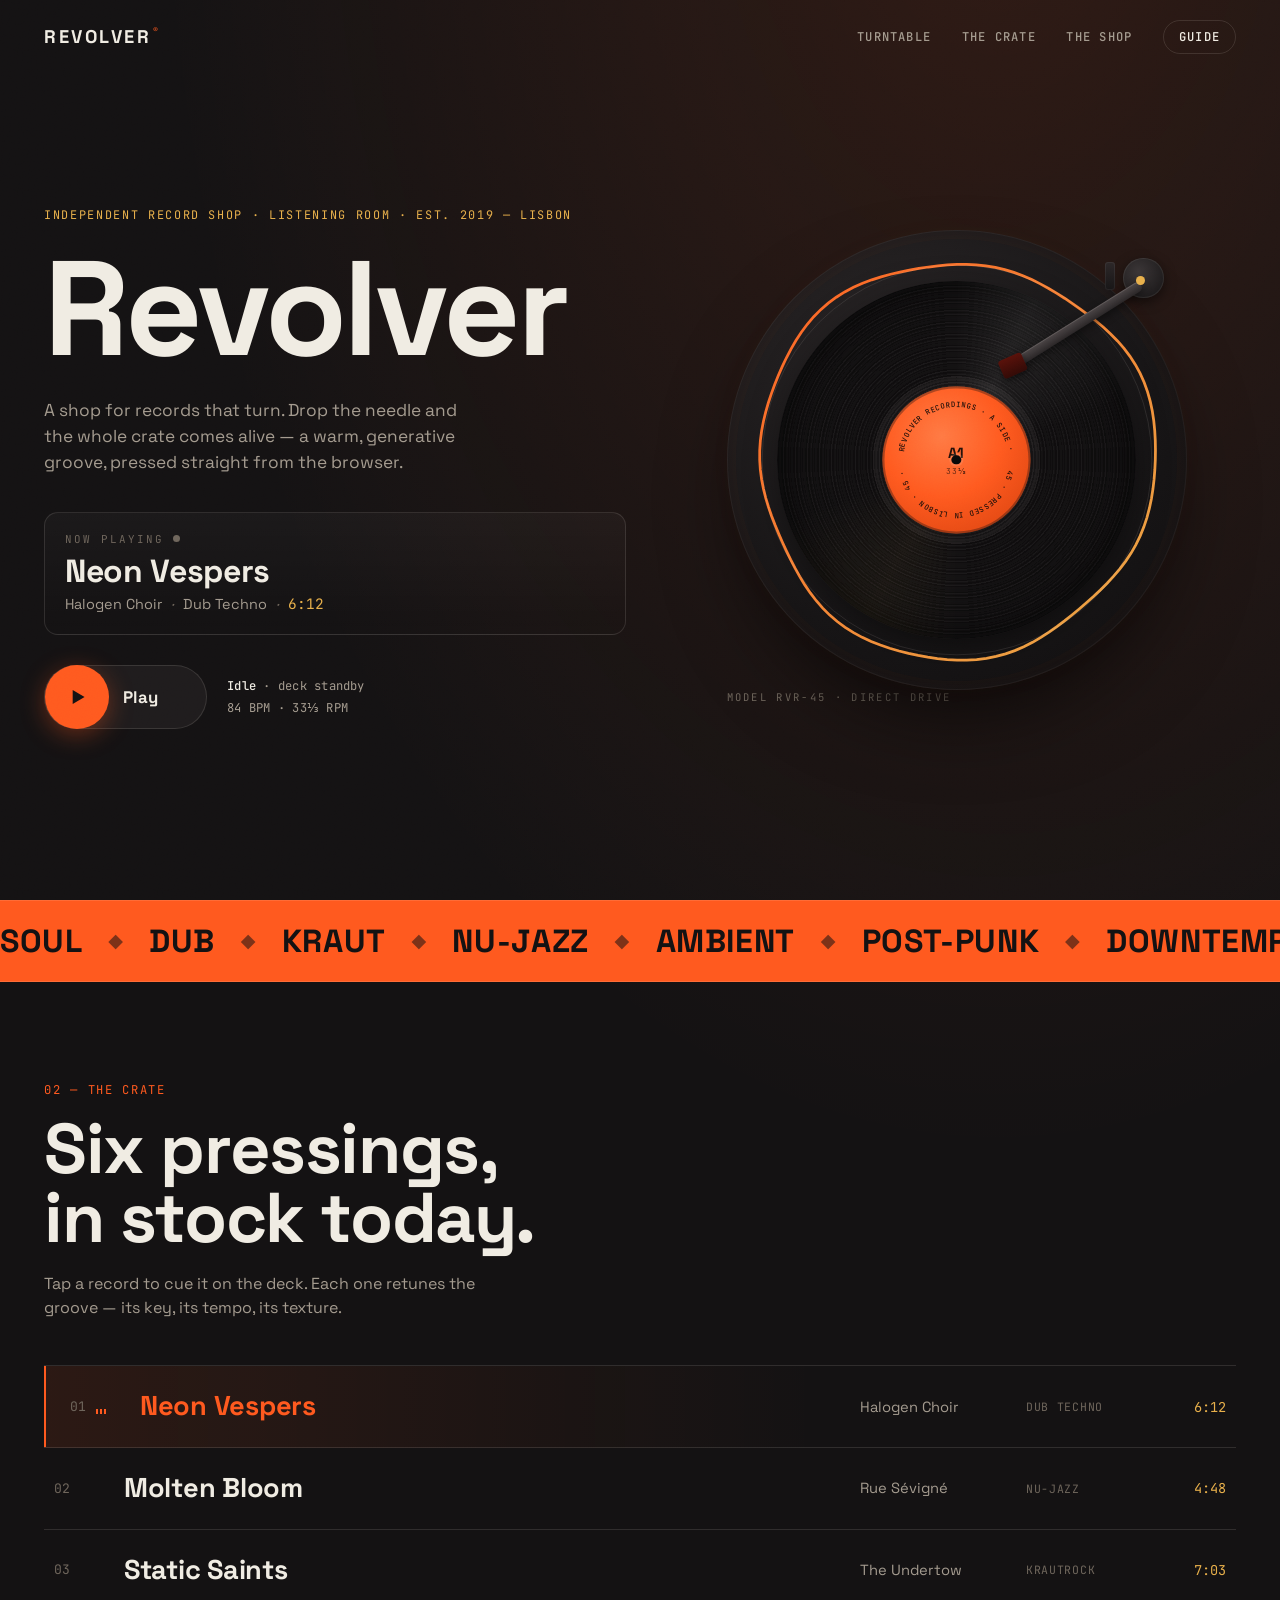
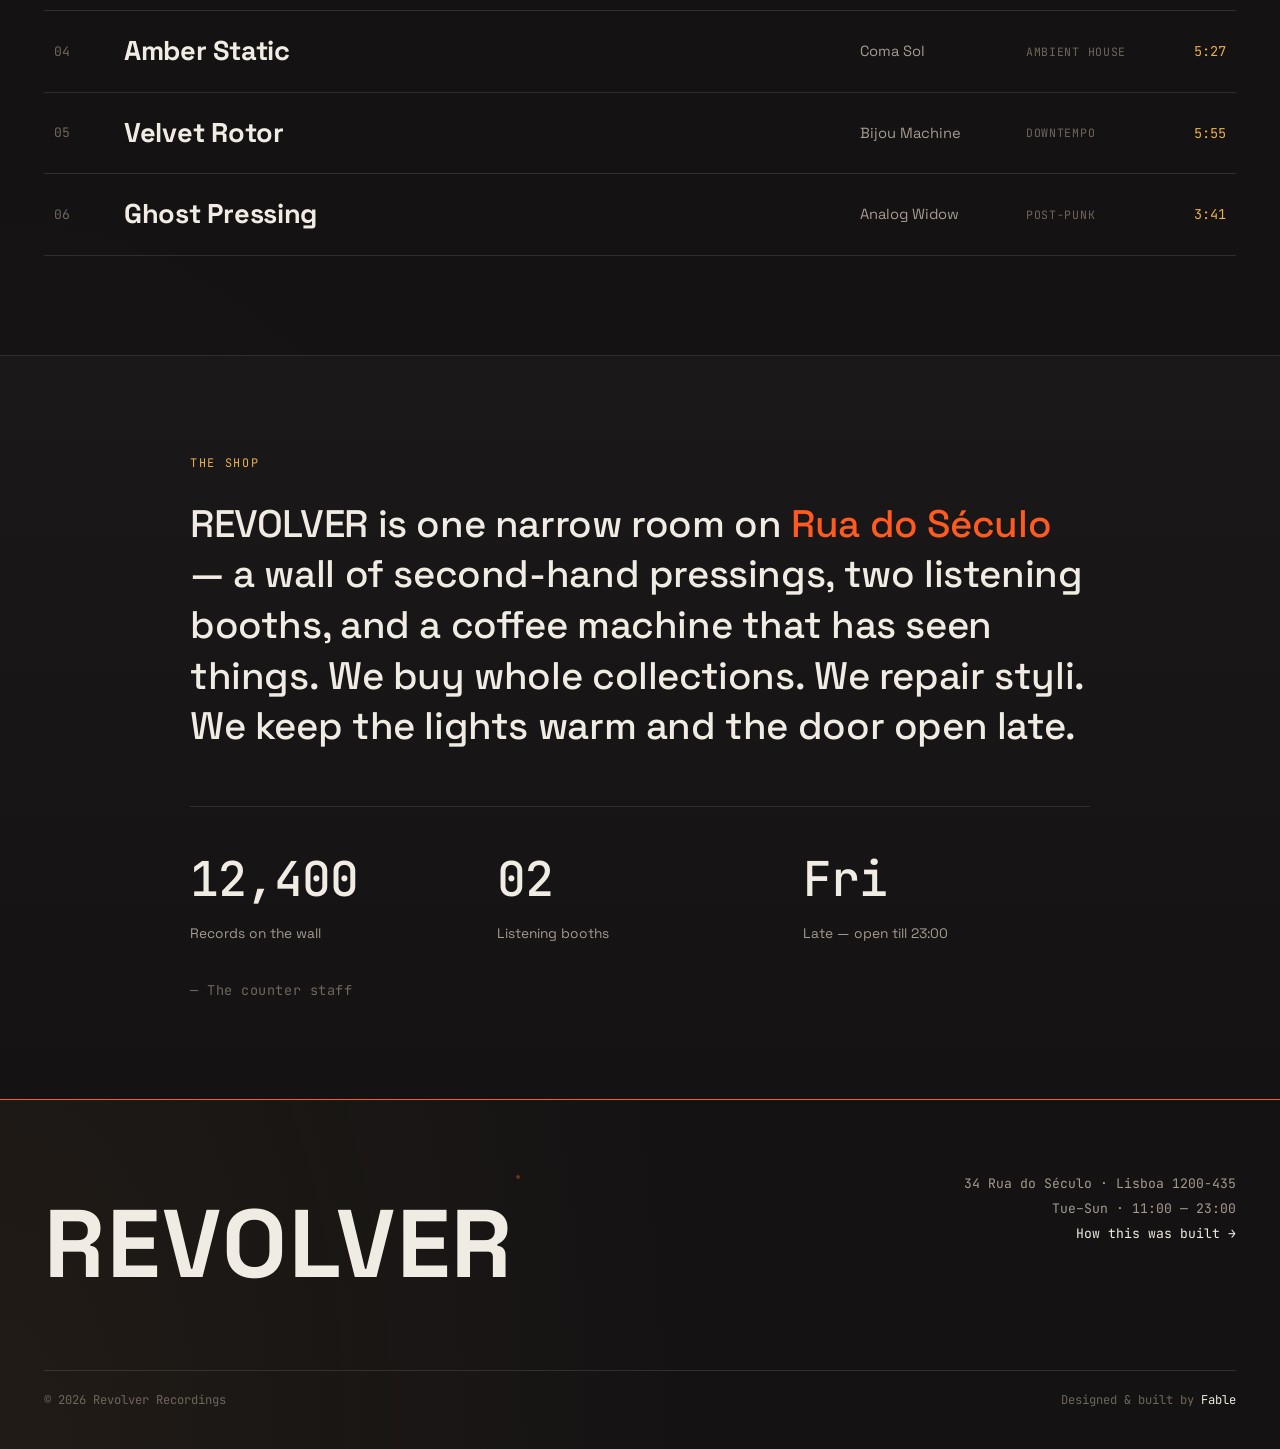
==== index.html @ 8f6d12f4 "Ship fable-revolver" ====
<!doctype html>
<html lang="en">
<head>
<script>document.documentElement.classList.add('js')</script>
<meta charset="utf-8" />
<meta name="viewport" content="width=device-width, initial-scale=1" />
<title>REVOLVER — Independent record shop &amp; listening room</title>
<meta name="description" content="REVOLVER is an independent record shop and listening room. A spinning-vinyl turntable, a live audio-reactive groove, and a crate of pressings you can play." />
<meta name="theme-color" content="#141213" />
<meta property="og:title" content="REVOLVER — records that turn" />
<meta property="og:description" content="An independent record shop with a turntable you can actually play." />
<link rel="preconnect" href="https://fonts.googleapis.com" />
<link rel="preconnect" href="https://fonts.gstatic.com" crossorigin />
<link href="https://fonts.googleapis.com/css2?family=Space+Grotesk:wght@400;500;700&family=JetBrains+Mono:wght@400;500&display=swap" rel="stylesheet" />
<link rel="stylesheet" href="./styles.css" />
</head>
<body>
<div class="grain" aria-hidden="true"></div>

<header class="nav">
  <a class="brand" href="./">REVOLVER<span>®</span></a>
  <nav class="nav-links" aria-label="Primary">
    <a href="#turntable">Turntable</a>
    <a href="#crate">The Crate</a>
    <a href="#shop">The Shop</a>
    <a class="nav-guide" href="./guide/">Guide</a>
  </nav>
</header>

<main>
  <section class="hero" id="turntable">
    <div class="hero-copy">
      <p class="eyebrow reveal">Independent record shop · Listening room · Est. 2019 — Lisbon</p>
      <h1 class="hero-title">
        <span class="line">Revolver</span>
      </h1>
      <p class="hero-sub reveal">A shop for records that turn. Drop the needle and the whole
        crate comes alive — a warm, generative groove, pressed straight from the browser.</p>

      <div class="now reveal" aria-live="polite">
        <p class="now-label">Now playing<span class="now-dot" aria-hidden="true"></span></p>
        <p class="now-title" id="nowTitle">Neon Vespers</p>
        <p class="now-meta"><span id="nowArtist">Halogen Choir</span>
          <i aria-hidden="true">·</i>
          <span id="nowGenre">Dub Techno</span>
          <i aria-hidden="true">·</i>
          <span class="mono" id="nowTime">6:12</span></p>
      </div>

      <div class="controls reveal">
        <button class="play" id="play" type="button" aria-pressed="false" aria-label="Play the generative groove">
          <span class="play-ico" aria-hidden="true">
            <svg class="ico-play" viewBox="0 0 24 24"><path d="M8 5.5v13l11-6.5z"/></svg>
            <svg class="ico-pause" viewBox="0 0 24 24"><rect x="7" y="5.5" width="3.4" height="13" rx="1"/><rect x="13.6" y="5.5" width="3.4" height="13" rx="1"/></svg>
          </span>
          <span class="play-word" id="playWord">Play</span>
        </button>
        <div class="readout mono">
          <span class="r-row"><b id="stState">Idle</b> · deck standby</span>
          <span class="r-row"><span id="stBpm">84</span> BPM · 33⅓ RPM</span>
        </div>
      </div>
      <p class="audio-note mono" id="audioNote" hidden>Audio engine unavailable in this browser — the deck still spins.</p>
    </div>

    <div class="deck reveal">
      <div class="turntable" id="deck">
        <div class="platter">
          <canvas class="viz" id="viz" aria-hidden="true"></canvas>
          <div class="vinyl" id="vinyl" aria-hidden="true">
            <div class="grooves"></div>
            <div class="sheen"></div>
            <div class="label" id="label">
              <svg class="label-arc" viewBox="0 0 200 200" preserveAspectRatio="xMidYMid meet">
                <defs>
                  <path id="arcTop" d="M100,100 m-72,0 a72,72 0 1,1 144,0" />
                  <path id="arcBot" d="M100,100 m72,0 a72,72 0 1,1 -144,0" />
                </defs>
                <text class="arc-t"><textPath href="#arcTop" startOffset="50%">REVOLVER RECORDINGS · A SIDE ·</textPath></text>
                <text class="arc-t"><textPath href="#arcBot" startOffset="50%">45 · PRESSED IN LISBON · 45 ·</textPath></text>
              </svg>
              <div class="label-center">
                <span class="label-side" id="labelSide">A1</span>
                <span class="label-rpm">33⅓</span>
              </div>
            </div>
            <span class="spindle"></span>
          </div>
          <div class="tonearm" id="tonearm" aria-hidden="true">
            <span class="arm-base"></span>
            <span class="arm-pivot"></span>
            <span class="arm"><span class="arm-head"></span></span>
            <span class="arm-rest"></span>
          </div>
        </div>
        <p class="deck-cap mono" aria-hidden="true">MODEL RVR-45 · DIRECT DRIVE</p>
      </div>
    </div>

    <div class="scroll-cue reveal" aria-hidden="true"><span></span>the crate</div>
  </section>

  <section class="marquee" aria-hidden="true">
    <div class="marquee-track">
      <span>SOUL</span><i>◆</i><span>DUB</span><i>◆</i><span>KRAUT</span><i>◆</i><span>NU-JAZZ</span><i>◆</i><span>AMBIENT</span><i>◆</i><span>POST-PUNK</span><i>◆</i><span>DOWNTEMPO</span><i>◆</i>
      <span>SOUL</span><i>◆</i><span>DUB</span><i>◆</i><span>KRAUT</span><i>◆</i><span>NU-JAZZ</span><i>◆</i><span>AMBIENT</span><i>◆</i><span>POST-PUNK</span><i>◆</i><span>DOWNTEMPO</span><i>◆</i>
    </div>
  </section>

  <section id="crate" class="crate">
    <div class="section-head">
      <p class="index reveal">02 — The Crate</p>
      <h2 class="reveal">Six pressings,<br />in stock today.</h2>
      <p class="crate-note reveal">Tap a record to cue it on the deck. Each one retunes the groove —
        its key, its tempo, its texture.</p>
    </div>
    <ol class="tracks" id="tracks">
      <!-- rows injected by main.js; static fallback below for no-JS -->
      <li class="track-fallback">
        <p>Enable JavaScript to browse and cue the crate.</p>
      </li>
    </ol>
  </section>

  <section id="shop" class="shop">
    <div class="shop-inner">
      <p class="eyebrow reveal">The Shop</p>
      <p class="shop-text reveal">REVOLVER is one narrow room on <em>Rua do Século</em> — a wall of
        second-hand pressings, two listening booths, and a coffee machine that has seen things.
        We buy whole collections. We repair styli. We keep the lights warm and the door open late.</p>
      <div class="shop-stats reveal">
        <div class="stat"><span class="mono stat-n">12,400</span><span class="stat-l">Records on the wall</span></div>
        <div class="stat"><span class="mono stat-n">02</span><span class="stat-l">Listening booths</span></div>
        <div class="stat"><span class="mono stat-n">Fri</span><span class="stat-l">Late — open till 23:00</span></div>
      </div>
      <p class="shop-sign reveal">— The counter staff</p>
    </div>
  </section>
</main>

<footer class="footer">
  <div class="footer-top">
    <p class="footer-brand">REVOLVER<span>®</span></p>
    <div class="footer-info mono">
      <p>34 Rua do Século · Lisboa 1200-435</p>
      <p>Tue–Sun · 11:00 — 23:00</p>
      <p><a href="./guide/">How this was built →</a></p>
    </div>
  </div>
  <div class="footer-bottom mono">
    <span>© 2026 Revolver Recordings</span>
    <span>Designed &amp; built by <a href="./guide/">Fable</a></span>
  </div>
</footer>

<script src="./main.js"></script>
</body>
</html>
---- styles.css ----
/* REVOLVER — independent record shop / listening room
   Signature: an audio-reactive spinning vinyl + tonearm, driven by WebAudio.
   Palette: charcoal + bone + molten orange + amber secondary. */

:root{
  --bg:#141213;
  --bg-2:#1b1819;
  --panel:#1f1c1d;
  --ink:#f0ece3;
  --dim:#a49b8f;
  --faint:#6f665c;
  --accent:#ff5a1f;      /* molten orange */
  --accent-2:#e8b04b;    /* warm amber (subtle secondary) */
  --line:rgba(240,236,227,.12);
  --line-2:rgba(240,236,227,.06);
  --max:1320px;
  --spin:2.6s;           /* one platter revolution */
  --ease:cubic-bezier(.19,1,.22,1);
  --level:0;             /* live audio amplitude, set by JS */
}

*{box-sizing:border-box;margin:0;padding:0}
html{scroll-behavior:smooth;background:var(--bg)}
@media (prefers-reduced-motion:reduce){html{scroll-behavior:auto}}
body{
  background:
    radial-gradient(120% 80% at 78% -6%, rgba(255,90,31,.12), transparent 55%),
    radial-gradient(90% 70% at 0% 100%, rgba(232,176,75,.06), transparent 60%),
    var(--bg);
  color:var(--ink);
  font-family:"Space Grotesk",system-ui,sans-serif;
  font-weight:400;line-height:1.5;overflow-x:hidden;
  -webkit-font-smoothing:antialiased;text-rendering:optimizeLegibility;
}
a{color:inherit;text-decoration:none}
.mono{font-family:"JetBrains Mono",ui-monospace,monospace}
::selection{background:var(--accent);color:#141213}
img,svg,canvas{display:block;max-width:100%}

/* grain overlay */
.grain{position:fixed;inset:0;z-index:200;pointer-events:none;opacity:.05;mix-blend-mode:overlay;
  background-image:url("data:image/svg+xml,%3Csvg xmlns='http://www.w3.org/2000/svg' width='140' height='140'%3E%3Cfilter id='n'%3E%3CfeTurbulence type='fractalNoise' baseFrequency='0.85' numOctaves='2' stitchTiles='stitch'/%3E%3C/filter%3E%3Crect width='100%25' height='100%25' filter='url(%23n)'/%3E%3C/svg%3E")}

/* ---------- nav ---------- */
.nav{position:fixed;top:0;left:0;right:0;z-index:100;display:flex;justify-content:space-between;
  align-items:center;padding:20px clamp(18px,4vw,44px);
  transition:background .4s var(--ease),backdrop-filter .4s var(--ease),border-color .4s var(--ease);
  border-bottom:1px solid transparent}
.nav.scrolled{background:rgba(20,18,19,.72);backdrop-filter:blur(12px);border-bottom-color:var(--line)}
.brand{font-weight:700;font-size:1.15rem;letter-spacing:.14em;display:flex;align-items:flex-start;gap:1px}
.brand span{color:var(--accent);font-size:.6rem;transform:translateY(1px)}
.nav-links{display:flex;gap:clamp(16px,2.4vw,34px);align-items:center;font-size:.76rem;
  font-weight:500;text-transform:uppercase;letter-spacing:.1em;font-family:"JetBrains Mono",monospace}
.nav-links a{color:var(--dim);transition:color .25s}
.nav-links a:hover{color:var(--ink)}
.nav-guide{color:var(--ink)!important;border:1px solid var(--line);border-radius:40px;padding:7px 15px;
  transition:background .3s,color .3s,border-color .3s}
.nav-guide:hover{background:var(--accent);color:#141213!important;border-color:var(--accent)}
@media(max-width:640px){.nav-links a:nth-child(1),.nav-links a:nth-child(2){display:none}}

/* ---------- hero ---------- */
.hero{min-height:100svh;display:grid;grid-template-columns:1.02fr .98fr;align-items:center;
  gap:clamp(24px,4vw,64px);padding:clamp(96px,13vh,150px) clamp(18px,4vw,44px) clamp(60px,9vh,90px);
  max-width:var(--max);margin:0 auto;position:relative}
.hero-copy{max-width:38rem}
.eyebrow{font-family:"JetBrains Mono",monospace;font-size:.74rem;letter-spacing:.14em;
  text-transform:uppercase;color:var(--accent-2);margin-bottom:clamp(18px,3vh,26px)}
.hero-title{font-weight:700;line-height:.86;letter-spacing:-.03em;
  font-size:clamp(3.6rem,11vw,8.4rem);text-transform:none}
.hero-title .line{display:block;overflow:hidden}
.hero-sub{max-width:40ch;margin-top:clamp(20px,3.5vh,32px);font-size:clamp(1rem,1.35vw,1.18rem);
  color:var(--dim)}

/* now playing */
.now{margin-top:clamp(26px,4vh,40px);padding:18px 20px;border:1px solid var(--line);border-radius:14px;
  background:linear-gradient(180deg,rgba(255,255,255,.03),transparent)}
.now-label{font-family:"JetBrains Mono",monospace;font-size:.68rem;letter-spacing:.18em;
  text-transform:uppercase;color:var(--faint);display:flex;align-items:center;gap:9px;margin-bottom:8px}
.now-dot{width:7px;height:7px;border-radius:50%;background:var(--faint);transition:background .3s}
.playing .now-dot{background:var(--accent);box-shadow:0 0 10px var(--accent);animation:pulse 1.4s var(--ease) infinite}
@keyframes pulse{50%{opacity:.35}}
.now-title{font-weight:700;font-size:clamp(1.5rem,2.6vw,2rem);letter-spacing:-.01em;line-height:1.05}
.now-meta{margin-top:5px;font-size:.9rem;color:var(--dim);display:flex;gap:9px;flex-wrap:wrap;align-items:baseline}
.now-meta i{color:var(--faint)}
.now-meta .mono{color:var(--accent-2)}

/* controls */
.controls{margin-top:clamp(22px,3.5vh,30px);display:flex;align-items:center;gap:20px;flex-wrap:wrap}
.play{display:inline-flex;align-items:center;gap:14px;padding:0 26px 0 0;height:64px;border-radius:40px;
  border:1px solid var(--line);background:var(--panel);color:var(--ink);cursor:pointer;
  font-family:"Space Grotesk",sans-serif;font-weight:700;font-size:1.05rem;letter-spacing:.02em;
  transition:border-color .3s,background .3s,transform .3s var(--ease)}
.play:hover{border-color:var(--accent);transform:translateY(-2px)}
.play:active{transform:translateY(0)}
.play-ico{position:relative;width:64px;height:64px;flex:none;border-radius:50%;
  background:var(--accent);display:grid;place-items:center;
  box-shadow:0 6px 24px rgba(255,90,31,.35)}
.play-ico svg{position:absolute;width:26px;height:26px;fill:#141213;transition:opacity .25s,transform .25s var(--ease)}
.ico-pause{opacity:0;transform:scale(.6)}
.playing .ico-play{opacity:0;transform:scale(.6)}
.playing .ico-pause{opacity:1;transform:none}
.play-word{min-width:3.4em;text-align:left}
.readout{display:flex;flex-direction:column;gap:4px;font-size:.76rem;color:var(--dim);letter-spacing:.02em}
.readout b{color:var(--ink);font-weight:500}
.playing .readout #stState{color:var(--accent)}
.audio-note{margin-top:16px;font-size:.72rem;color:var(--accent-2)}

/* ---------- the deck / turntable ---------- */
.deck{display:flex;flex-direction:column;align-items:center;gap:16px;justify-self:center}
.turntable{width:min(50vw,460px);max-width:88vw}
.platter{position:relative;width:100%;aspect-ratio:1/1;border-radius:50%;
  background:
    radial-gradient(circle at 38% 32%, #2a2627, #171516 60%, #100e0f 100%);
  box-shadow:
    0 40px 90px -30px rgba(0,0,0,.8),
    inset 0 0 0 1px rgba(240,236,227,.05),
    0 0 var(--glow,0) rgba(255,90,31,.0);
  display:grid;place-items:center}
.platter::after{content:"";position:absolute;inset:2%;border-radius:50%;
  box-shadow:0 0 calc(30px + var(--level)*70px) rgba(255,90,31,calc(.05 + var(--level)*.35));
  pointer-events:none;transition:box-shadow .12s linear}

.viz{position:absolute;inset:0;width:100%;height:100%;z-index:3;pointer-events:none}

/* the record */
.vinyl{position:absolute;width:78%;height:78%;border-radius:50%;z-index:2;
  background:
    repeating-radial-gradient(circle at 50% 50%,
      rgba(0,0,0,0) 0 1px, rgba(255,255,255,.028) 1px 2px, rgba(0,0,0,0) 2px 4px),
    radial-gradient(circle at 50% 50%, #201d1e 0 33%, #121011 33% 100%),
    radial-gradient(circle at 42% 36%, #26221f, #0a0909 78%);
  box-shadow:inset 0 0 40px rgba(0,0,0,.7),0 10px 40px -12px rgba(0,0,0,.7);
  transform:rotate(0)}
.grooves{position:absolute;inset:0;border-radius:50%;
  background:repeating-radial-gradient(circle at 50% 50%,
    rgba(0,0,0,.5) 0 1.5px, rgba(255,255,255,.02) 1.5px 3px);
  opacity:.5;mix-blend-mode:overlay}
.sheen{position:absolute;inset:0;border-radius:50%;mix-blend-mode:screen;opacity:.5;
  background:conic-gradient(from 0deg,
    transparent 0deg, rgba(255,255,255,.14) 26deg, transparent 70deg,
    transparent 180deg, rgba(232,176,75,.1) 210deg, transparent 250deg)}
.playing #vinyl{animation:spin var(--spin) linear infinite}
@keyframes spin{to{transform:rotate(360deg)}}

/* centre label */
.label{position:absolute;top:50%;left:50%;width:41%;height:41%;transform:translate(-50%,-50%);
  border-radius:50%;overflow:hidden;
  background:
    radial-gradient(circle at 40% 34%, #ff7a44, var(--accent) 46%, #d43f0c 100%);
  box-shadow:inset 0 0 0 2px rgba(20,18,19,.35), 0 2px 10px rgba(0,0,0,.4)}
.label-arc{position:absolute;inset:0;width:100%;height:100%}
.arc-t{fill:#20100a;font-family:"JetBrains Mono",monospace;font-size:10px;font-weight:500;
  letter-spacing:1.4px;text-anchor:middle}
.label-center{position:absolute;inset:0;
  display:flex;flex-direction:column;align-items:center;justify-content:center;gap:1px;
  color:#241009;text-align:center;transform-origin:50% 50%}
.playing .label-center{animation:spin var(--spin) linear infinite reverse}
.label-side{font-weight:700;font-size:.92rem;letter-spacing:.04em}
.label-rpm{font-family:"JetBrains Mono",monospace;font-size:.5rem;letter-spacing:.12em;opacity:.7}
.spindle{position:absolute;top:50%;left:50%;width:2.6%;height:2.6%;transform:translate(-50%,-50%);
  border-radius:50%;background:#0a0909;box-shadow:0 0 0 2px rgba(240,236,227,.12);z-index:4}

/* tonearm */
.tonearm{position:absolute;top:6%;right:5%;width:44%;height:44%;z-index:5}
.arm-base{position:absolute;top:0;right:0;width:20%;height:20%;border-radius:50%;
  background:radial-gradient(circle at 38% 34%,#3a3536,#141213);
  box-shadow:0 4px 12px rgba(0,0,0,.5),inset 0 0 0 1px rgba(240,236,227,.08)}
.arm-pivot{position:absolute;top:9%;right:9%;width:4.5%;height:4.5%;border-radius:50%;
  background:var(--accent-2);z-index:2}
.arm-rest{position:absolute;top:2%;right:24%;width:5%;height:14%;border-radius:3px;
  background:linear-gradient(#2c2728,#171516);box-shadow:inset 0 0 0 1px rgba(240,236,227,.06)}
.arm{position:absolute;top:11%;right:11%;height:5%;width:78%;
  transform-origin:right center;transform:rotate(-32deg);
  background:linear-gradient(180deg,#4b4546,#2a2627);border-radius:6px;
  box-shadow:0 3px 8px rgba(0,0,0,.45),inset 0 1px 0 rgba(240,236,227,.12);
  transition:transform 1.1s var(--ease)}
.arm-head{position:absolute;left:-4%;top:-42%;width:16%;height:190%;border-radius:3px;
  background:linear-gradient(#59110a,#320a06);transform:rotate(8deg);
  box-shadow:0 2px 6px rgba(0,0,0,.5)}
.playing .arm{transform:rotate(4deg)}
.deck-cap{font-size:.66rem;letter-spacing:.22em;color:var(--faint);text-transform:uppercase}

/* scroll cue */
.scroll-cue{position:absolute;left:50%;bottom:22px;transform:translateX(-50%);
  font-family:"JetBrains Mono",monospace;font-size:.66rem;letter-spacing:.18em;text-transform:uppercase;
  color:var(--faint);display:flex;flex-direction:column;align-items:center;gap:8px}
.scroll-cue span{width:1px;height:34px;background:linear-gradient(var(--accent),transparent);
  animation:cue 2s var(--ease) infinite}
@keyframes cue{0%{transform:scaleY(0);transform-origin:top}45%{transform:scaleY(1);transform-origin:top}
  55%{transform:scaleY(1);transform-origin:bottom}100%{transform:scaleY(0);transform-origin:bottom}}

@media(max-width:900px){
  .hero{grid-template-columns:1fr;text-align:left}
  .hero-copy{order:0}
  .deck{order:-1;margin-bottom:8px}
  .turntable{width:min(76vw,420px)}
  .scroll-cue{display:none}
}

/* ---------- marquee ---------- */
.marquee{overflow:hidden;white-space:nowrap;border-top:1px solid var(--line);border-bottom:1px solid var(--line);
  padding:16px 0;background:var(--accent)}
.marquee-track{display:inline-flex;gap:1.6rem;align-items:center;animation:march 28s linear infinite;
  font-weight:700;font-size:clamp(1.2rem,2.6vw,2rem);text-transform:uppercase;color:#141213;letter-spacing:.02em}
.marquee-track i{font-style:normal;font-size:.6em;opacity:.55}
@keyframes march{to{transform:translateX(-50%)}}

/* ---------- sections ---------- */
section:not(.hero):not(.marquee){padding:clamp(72px,11vh,140px) clamp(18px,4vw,44px)}
.section-head{max-width:var(--max);margin:0 auto clamp(32px,5vh,56px)}
.index{font-family:"JetBrains Mono",monospace;font-size:.76rem;letter-spacing:.14em;text-transform:uppercase;
  color:var(--accent);margin-bottom:1rem}
h2{font-weight:700;font-size:clamp(2.2rem,6vw,4.4rem);line-height:.98;letter-spacing:-.02em}
.crate-note{margin-top:1.2rem;max-width:46ch;color:var(--dim);font-size:1rem}

/* ---------- tracks ---------- */
.tracks{max-width:var(--max);margin:0 auto;list-style:none;border-top:1px solid var(--line)}
.track-fallback{padding:24px 4px;color:var(--dim);font-family:"JetBrains Mono",monospace;font-size:.85rem}
.js .track-fallback{display:none}
.track{position:relative;display:grid;
  grid-template-columns:54px minmax(0,1fr) 150px 120px 64px;align-items:center;gap:16px;
  padding:clamp(16px,2.6vw,26px) 10px;border-bottom:1px solid var(--line);width:100%;
  background:none;border-left:0;border-right:0;border-top:0;color:inherit;text-align:left;cursor:pointer;
  font-family:inherit;transition:padding-left .5s var(--ease),background .4s var(--ease)}
.track::before{content:"";position:absolute;left:0;top:0;bottom:0;width:2px;background:var(--accent);
  transform:scaleY(0);transform-origin:center;transition:transform .4s var(--ease)}
.track:hover{padding-left:26px;background:linear-gradient(90deg,rgba(255,90,31,.06),transparent 60%)}
.track:hover::before{transform:scaleY(.6)}
.track.is-cued{padding-left:26px;background:linear-gradient(90deg,rgba(255,90,31,.1),transparent 65%)}
.track.is-cued::before{transform:scaleY(1)}
.t-idx{font-family:"JetBrains Mono",monospace;font-size:.82rem;color:var(--faint);display:flex;align-items:center;gap:10px}
.t-eq{display:inline-flex;gap:2px;height:14px;align-items:flex-end;opacity:0;transition:opacity .3s}
.t-eq i{width:2px;height:5px;background:var(--accent);display:block}
.is-cued .t-eq{opacity:1}
.playing .is-cued .t-eq i{animation:eq .8s var(--ease) infinite}
.is-cued .t-eq i:nth-child(2){animation-delay:.18s}
.is-cued .t-eq i:nth-child(3){animation-delay:.36s}
@keyframes eq{0%,100%{height:4px}50%{height:14px}}
.t-title{font-weight:700;font-size:clamp(1.15rem,2.2vw,1.7rem);letter-spacing:-.01em;line-height:1.05;
  white-space:nowrap;overflow:hidden;text-overflow:ellipsis}
.is-cued .t-title{color:var(--accent)}
.t-artist{color:var(--dim);font-size:.92rem;white-space:nowrap;overflow:hidden;text-overflow:ellipsis}
.t-genre{font-family:"JetBrains Mono",monospace;font-size:.72rem;letter-spacing:.06em;text-transform:uppercase;
  color:var(--faint);white-space:nowrap;overflow:hidden;text-overflow:ellipsis}
.t-time{font-family:"JetBrains Mono",monospace;font-size:.85rem;color:var(--accent-2);text-align:right}
@media(max-width:760px){
  .track{grid-template-columns:34px minmax(0,1fr) 58px;gap:10px}
  .t-artist,.t-genre{display:none}
  .t-title{white-space:normal}
}

/* ---------- shop ---------- */
.shop{border-top:1px solid var(--line);background:linear-gradient(180deg,var(--bg-2),var(--bg))}
.shop-inner{max-width:900px;margin:0 auto}
.shop-text{font-weight:500;font-size:clamp(1.4rem,3.2vw,2.4rem);line-height:1.32;letter-spacing:-.01em;
  margin:1.4rem 0 0}
.shop-text em{color:var(--accent);font-style:normal}
.shop-stats{display:grid;grid-template-columns:repeat(3,1fr);gap:20px;margin:clamp(36px,6vh,60px) 0 0;
  border-top:1px solid var(--line);padding-top:clamp(28px,4vh,40px)}
.stat{display:flex;flex-direction:column;gap:8px}
.stat-n{font-size:clamp(1.8rem,4vw,3rem);font-weight:500;color:var(--ink);letter-spacing:-.02em}
.stat-l{font-size:.86rem;color:var(--dim)}
.shop-sign{margin-top:clamp(30px,4vh,44px);font-family:"JetBrains Mono",monospace;font-size:.85rem;
  color:var(--faint);letter-spacing:.04em}
@media(max-width:620px){.shop-stats{grid-template-columns:1fr;gap:22px}}

/* ---------- footer ---------- */
.footer{padding:clamp(56px,8vh,96px) clamp(18px,4vw,44px) 40px;border-top:1px solid var(--accent)}
.footer-top{max-width:var(--max);margin:0 auto;display:flex;justify-content:space-between;gap:24px;
  flex-wrap:wrap;align-items:flex-start}
.footer-brand{font-weight:700;font-size:clamp(2.6rem,10vw,6rem);letter-spacing:.02em;display:flex;align-items:flex-start;gap:2px}
.footer-brand span{color:var(--accent);font-size:.5rem}
.footer-info{font-size:.82rem;color:var(--dim);line-height:1.9;text-align:right}
.footer-info a{color:var(--ink)}
.footer-info a:hover{color:var(--accent)}
.footer-bottom{max-width:var(--max);margin:clamp(40px,6vh,64px) auto 0;padding-top:20px;
  border-top:1px solid var(--line);display:flex;justify-content:space-between;gap:14px;flex-wrap:wrap;
  font-size:.76rem;color:var(--faint)}
.footer-bottom a{color:var(--ink)}
.footer-bottom a:hover{color:var(--accent)}
@media(max-width:560px){.footer-info{text-align:left}}

/* ---------- focus ---------- */
a:focus-visible,button:focus-visible,.track:focus-visible{outline:2px solid var(--accent);outline-offset:3px;border-radius:6px}

/* ---------- reveals (JS-gated; reveal out-specifies the hide) ---------- */
.js .reveal{opacity:0;transform:translateY(34px)}
.js .reveal.is-in{opacity:1;transform:none;transition:opacity .9s var(--ease),transform .9s var(--ease)}

/* hero intro — compositor-driven via .loaded */
.js .hero .hero-title .line,
.js .hero .eyebrow,
.js .hero .hero-sub,
.js .hero .now,
.js .hero .controls,
.js .hero .deck{opacity:0;transform:translateY(28px);
  transition:opacity 1s var(--ease),transform 1s var(--ease)}
.js .hero .deck{transform:translateY(28px) scale(.96)}
.hero.loaded .hero-title .line,
.hero.loaded .eyebrow,
.hero.loaded .hero-sub,
.hero.loaded .now,
.hero.loaded .controls,
.hero.loaded .deck{opacity:1;transform:none}
.hero .eyebrow{transition-delay:.05s}
.hero .hero-title .line{transition-delay:.14s}
.hero .hero-sub{transition-delay:.26s}
.hero .now{transition-delay:.36s}
.hero .controls{transition-delay:.46s}
.hero .deck{transition-delay:.2s}

/* ---------- reduced motion ---------- */
@media (prefers-reduced-motion:reduce){
  .js .reveal,
  .js .hero .hero-title .line,.js .hero .eyebrow,.js .hero .hero-sub,
  .js .hero .now,.js .hero .controls,.js .hero .deck{opacity:1!important;transform:none!important}
  .playing #vinyl,.playing .label-center,.marquee-track,.now-dot,.scroll-cue span,
  .is-cued .t-eq i,.playing .now-dot{animation:none!important}
  .arm{transition:none!important}
  .platter::after{transition:none!important}
}
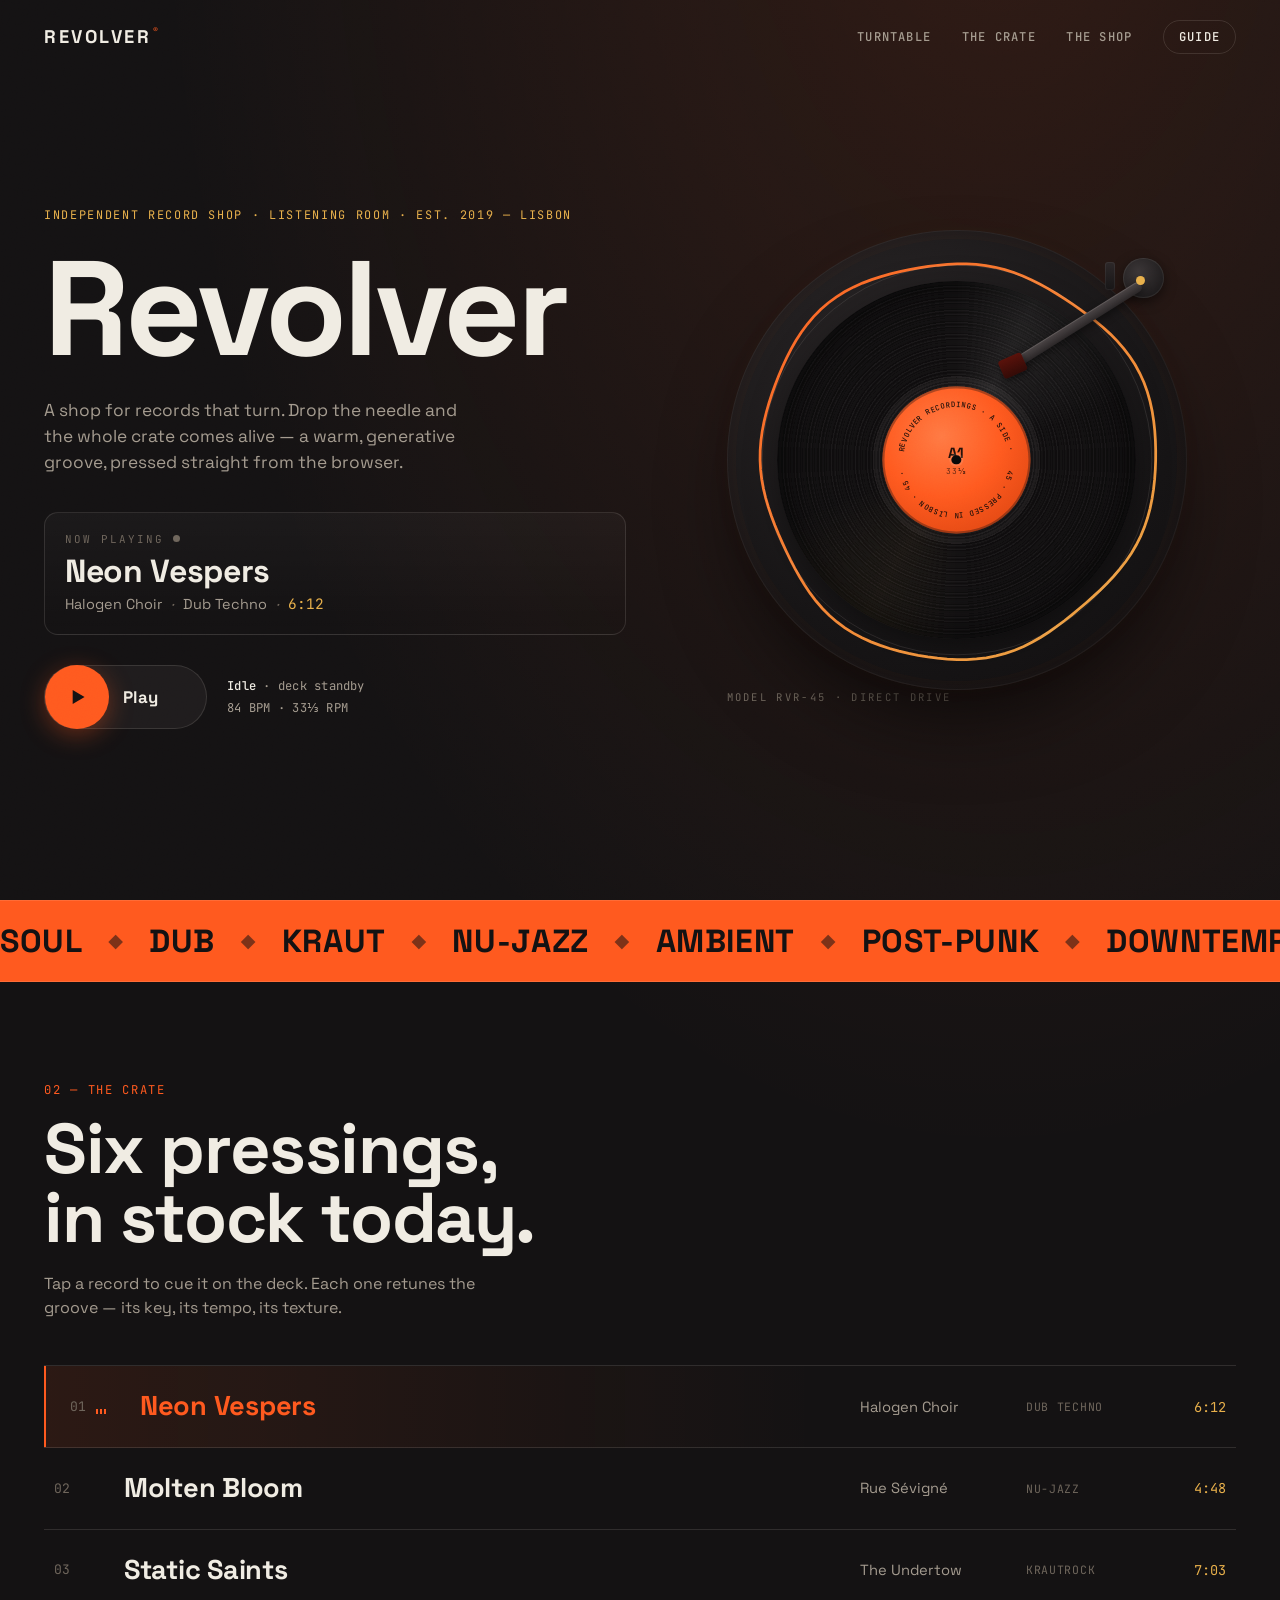
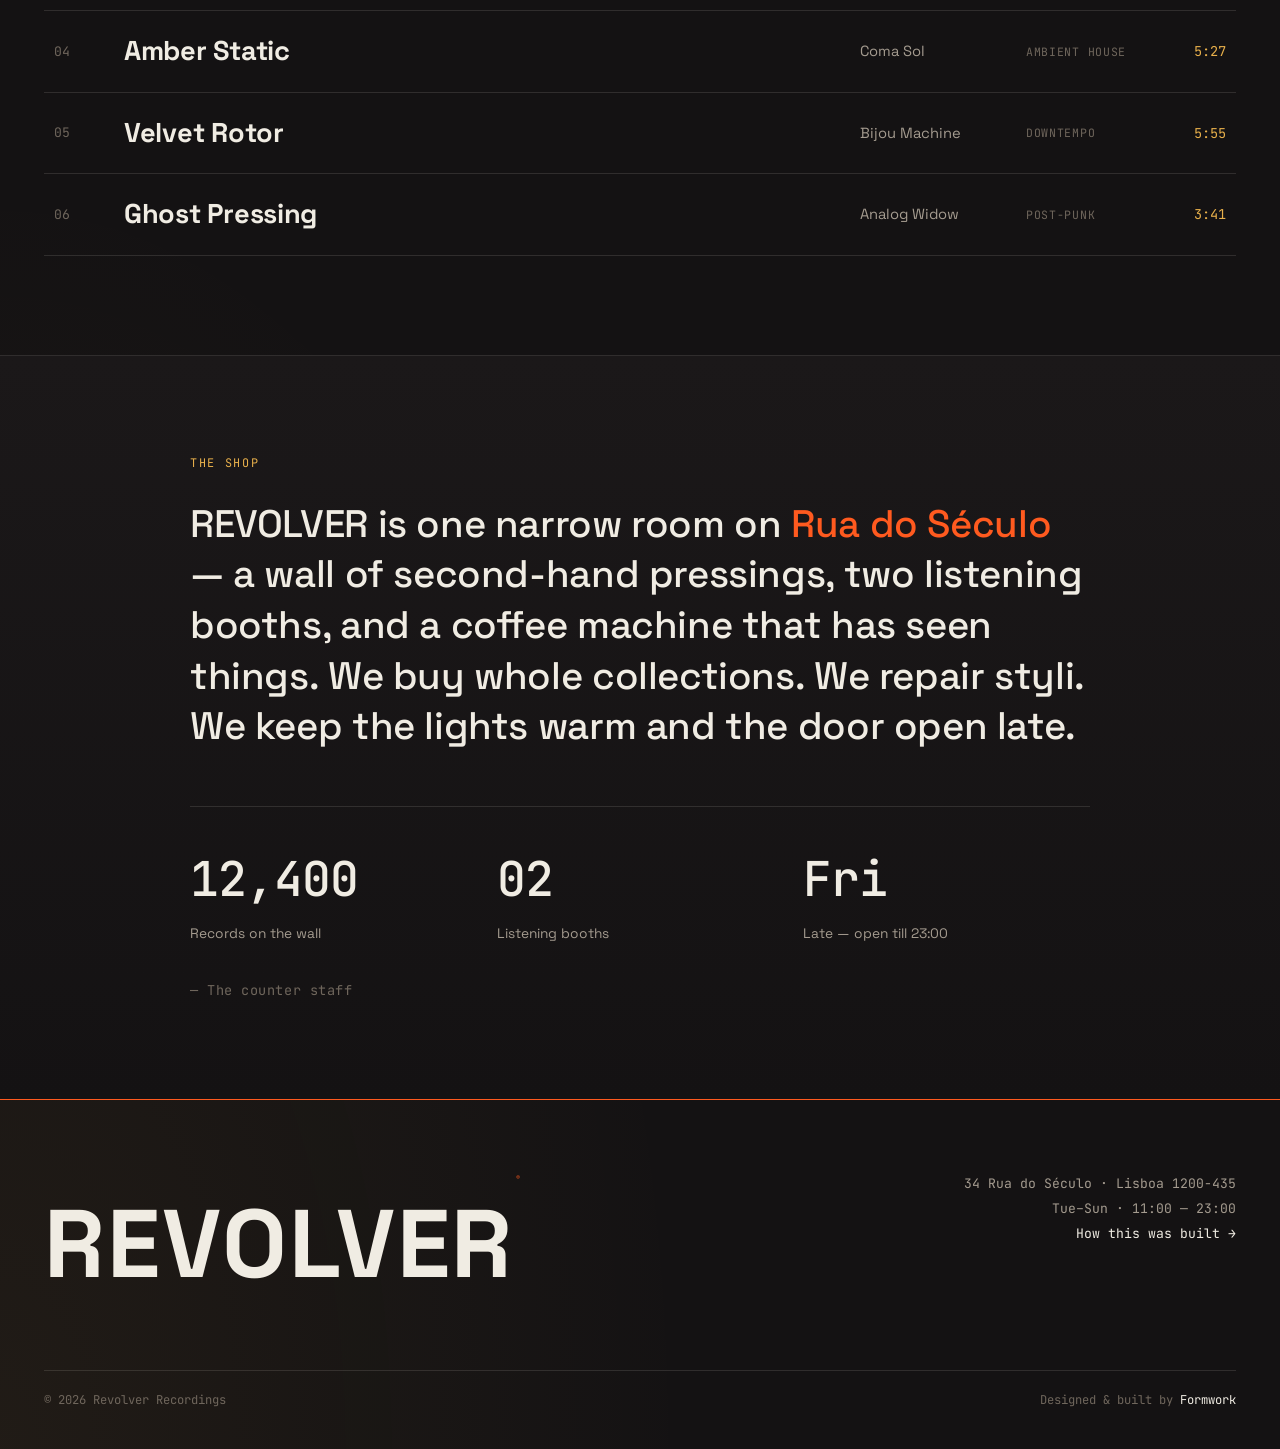
==== commit cd7aa217: "Rebrand collection to FORMWORK" ====
--- a/index.html
+++ b/index.html
@@ -149,7 +149,7 @@
   </div>
   <div class="footer-bottom mono">
     <span>© 2026 Revolver Recordings</span>
-    <span>Designed &amp; built by <a href="./guide/">Fable</a></span>
+    <span>Designed &amp; built by <a href="./guide/">Formwork</a></span>
   </div>
 </footer>
 
